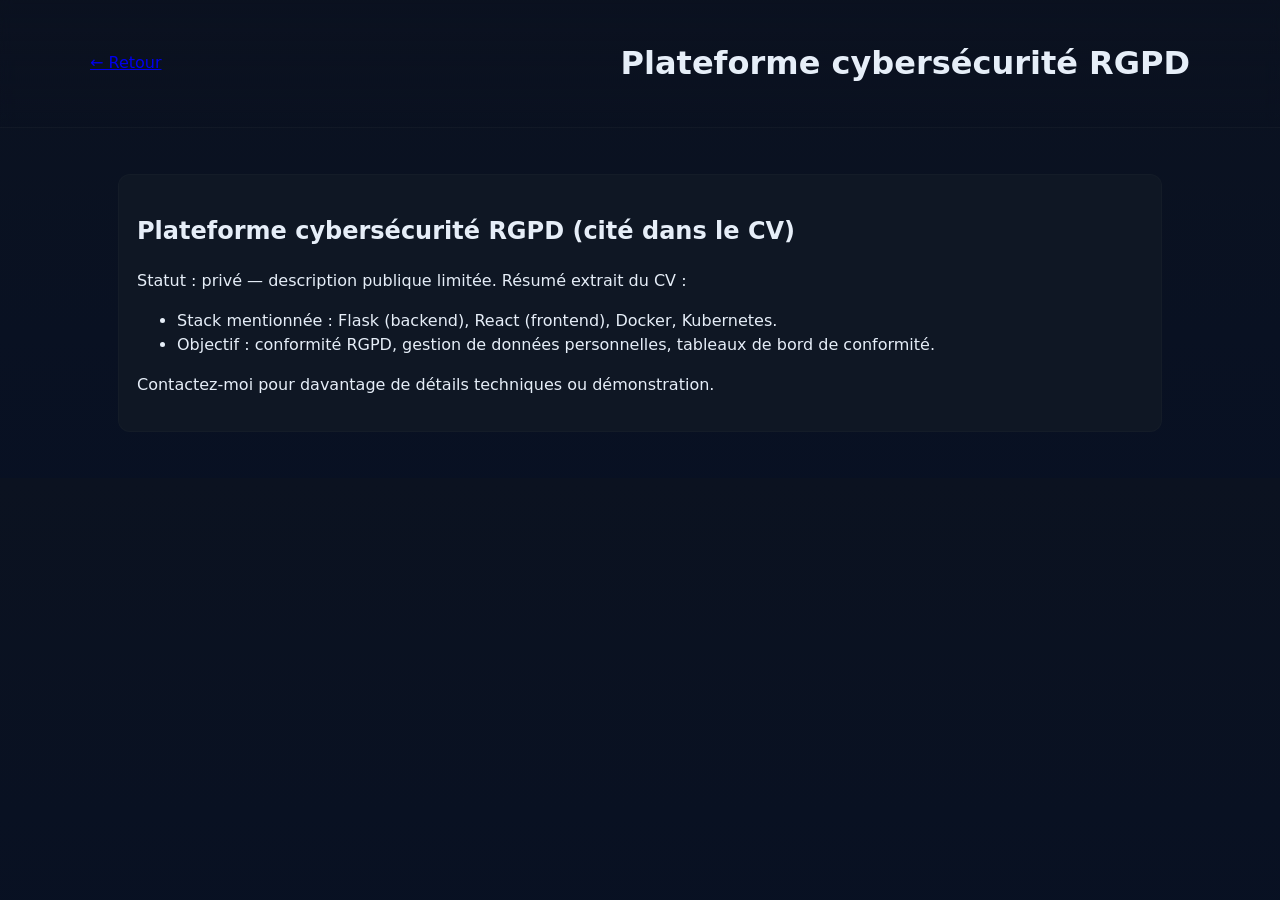
==== projects/cyber_rgpd.html @ e2442208 "Add private-project pages (from CV) and embed CV viewer on index; update SKILLS.md" ====
<!doctype html>
<html lang="fr">
<head>
  <meta charset="utf-8" />
  <meta name="viewport" content="width=device-width,initial-scale=1" />
  <title>Plateforme cybersécurité RGPD — Projet (privé)</title>
  <link rel="stylesheet" href="/styles.css">
</head>
<body>
  <header class="site-header"><div class="container header-inner"><a href="/">← Retour</a><h1>Plateforme cybersécurité RGPD</h1></div></header>
  <main class="container">
    <section class="card">
      <h2>Plateforme cybersécurité RGPD (cité dans le CV)</h2>
      <p>Statut : privé — description publique limitée. Résumé extrait du CV :</p>
      <ul>
        <li>Stack mentionnée : Flask (backend), React (frontend), Docker, Kubernetes.</li>
        <li>Objectif : conformité RGPD, gestion de données personnelles, tableaux de bord de conformité.</li>
      </ul>
      <p>Contactez‑moi pour davantage de détails techniques ou démonstration.</p>
    </section>
  </main>
</body>
</html>
---- styles.css ----
/* Design amélioré: cartes, grille, typographie simple */
:root{
  --bg:#0b1220;
  --card:#0f1724;
  --muted:#94a3b8;
  --accent:#7c3aed;
  --text:#e6eef8;
  --glass: rgba(255,255,255,0.03);
}
*{box-sizing:border-box}
body{font-family:Inter,ui-sans-serif,system-ui,-apple-system,"Segoe UI",Roboto,"Helvetica Neue",Arial; margin:0;background:linear-gradient(180deg,var(--bg),#071024 140%);color:var(--text);line-height:1.5;-webkit-font-smoothing:antialiased}
.container{max-width:1100px;margin:0 auto;padding:28px}
.site-header{backdrop-filter:blur(6px);position:sticky;top:0;background:linear-gradient(180deg,rgba(11,17,32,0.6),rgba(11,17,32,0.3));border-bottom:1px solid rgba(255,255,255,0.03);z-index:40}
.header-inner{display:flex;align-items:center;justify-content:space-between;padding:18px 0}
.brand h1{margin:0;font-size:20px}
.subtitle{color:var(--accent);margin:2px 0;font-weight:600}
.nav a{color:var(--muted);margin-left:18px;text-decoration:none}
.nav a:hover{color:var(--text)}
.hero{display:flex;justify-content:space-between;gap:20px;padding:26px;background:linear-gradient(180deg,rgba(255,255,255,0.02),transparent);border-radius:12px;margin:18px 0}
.hero h2{margin:0;font-size:22px}
.lead{color:var(--muted);margin-top:8px}
.contact-line{color:var(--muted);margin-top:12px}
.btn{display:inline-block;background:var(--accent);color:white;padding:10px 16px;border-radius:8px;text-decoration:none}
.card{background:var(--card);padding:18px;border-radius:12px;margin:18px 0;border:1px solid rgba(255,255,255,0.02)}
.grid-3{display:grid;grid-template-columns:repeat(3,1fr);gap:14px}
.skill-group{background:var(--glass);padding:12px;border-radius:8px}
.projects-grid{display:grid;grid-template-columns:repeat(auto-fit,minmax(240px,1fr));gap:14px;margin-top:12px}
.project-card{display:block;background:linear-gradient(180deg,rgba(255,255,255,0.02),transparent);padding:16px;border-radius:10px;text-decoration:none;color:var(--text);border:1px solid rgba(255,255,255,0.02)}
.project-card h3{margin:0 0 8px 0}
.project-card p{color:var(--muted);margin:0}
.note{color:var(--muted);font-size:14px}
.site-footer{padding:18px 0;border-top:1px solid rgba(255,255,255,0.03);text-align:center;color:var(--muted)}
@media (max-width:900px){.grid-3{grid-template-columns:1fr}.hero{flex-direction:column}.header-inner{flex-direction:column;align-items:flex-start}.nav{margin-top:8px}}
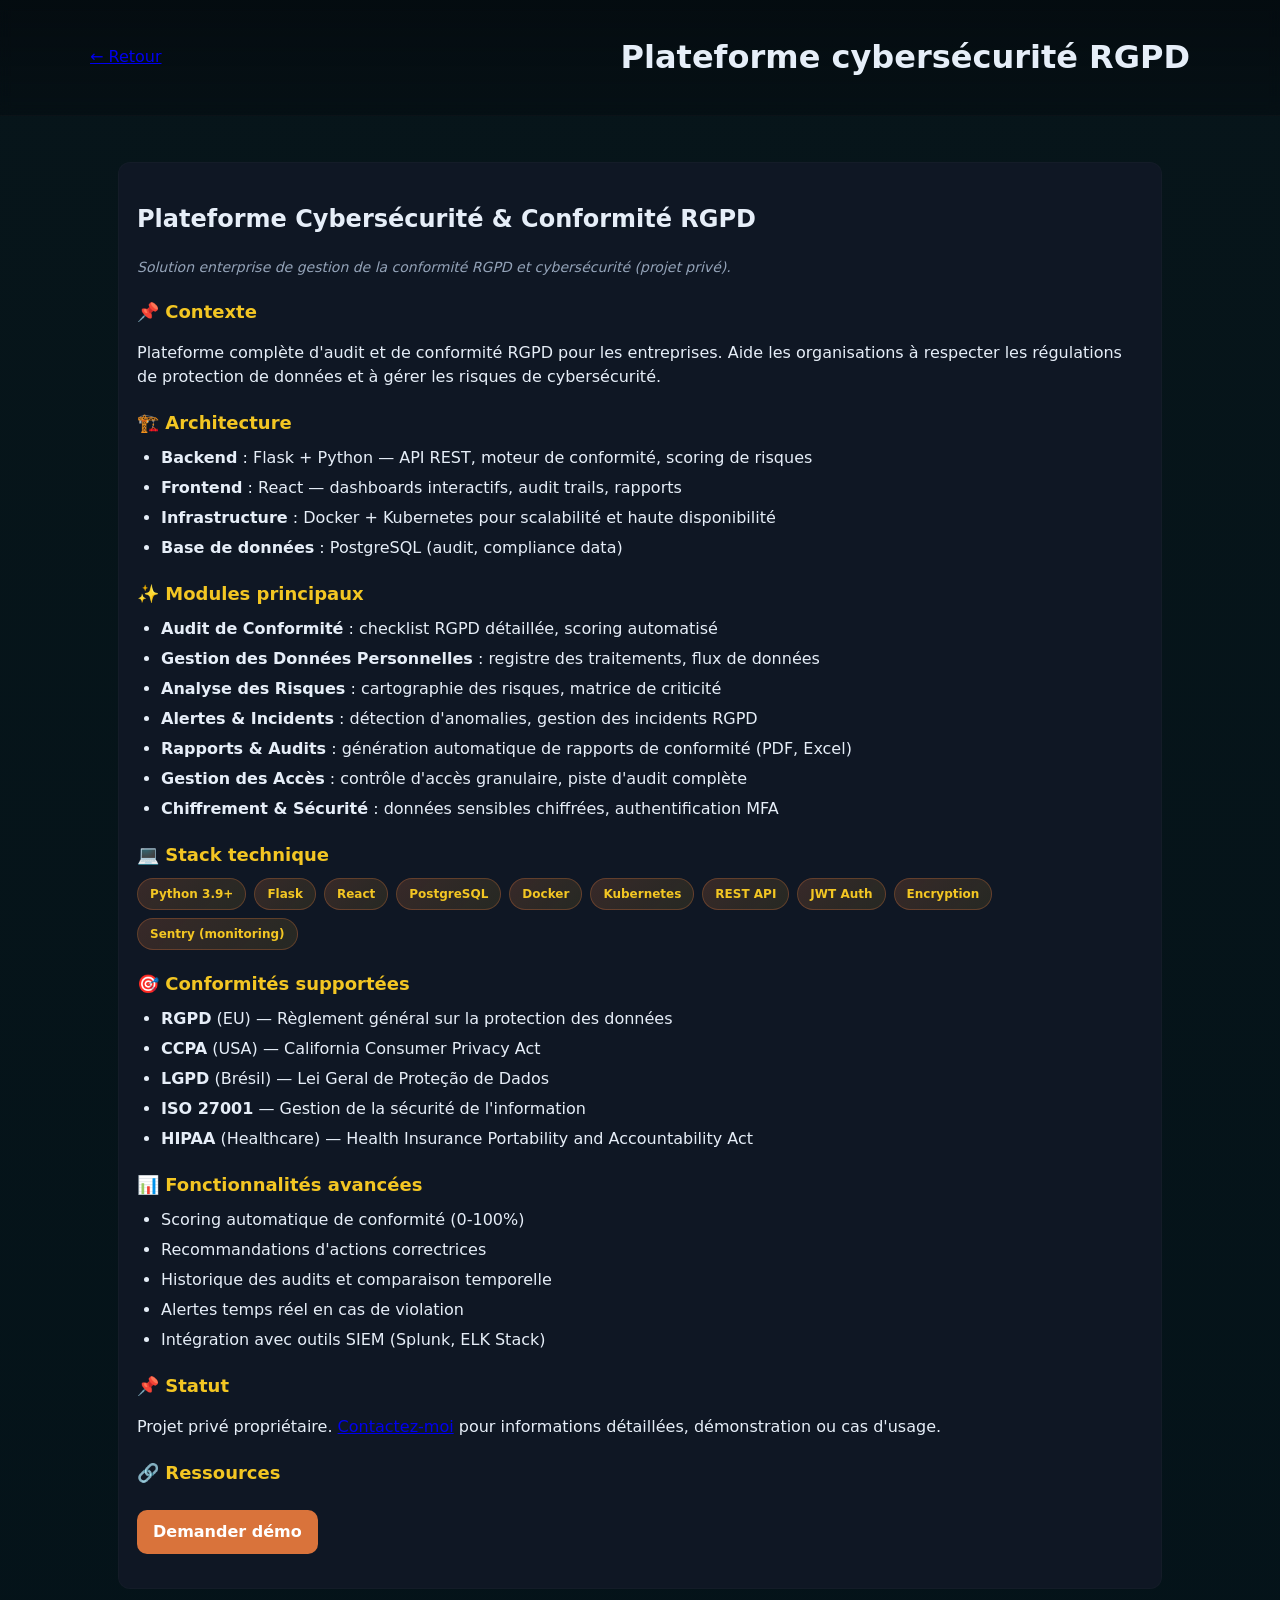
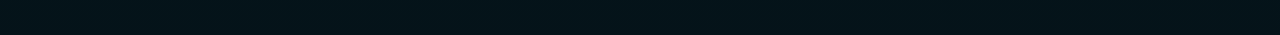
==== commit 8ed9f5af: "enhancement: enrichir le portfolio - fiches projets détaillées, animations CSS, sections stats, SEO " ====
--- a/projects/cyber_rgpd.html
+++ b/projects/cyber_rgpd.html
@@ -10,13 +10,70 @@
   <header class="site-header"><div class="container header-inner"><a href="/">← Retour</a><h1>Plateforme cybersécurité RGPD</h1></div></header>
   <main class="container">
     <section class="card">
-      <h2>Plateforme cybersécurité RGPD (cité dans le CV)</h2>
-      <p>Statut : privé — description publique limitée. Résumé extrait du CV :</p>
+      <h2>Plateforme Cybersécurité & Conformité RGPD</h2>
+      <p class="note">Solution enterprise de gestion de la conformité RGPD et cybersécurité (projet privé).</p>
+      
+      <h3>📌 Contexte</h3>
+      <p>Plateforme complète d'audit et de conformité RGPD pour les entreprises. Aide les organisations à respecter les régulations de protection de données et à gérer les risques de cybersécurité.</p>
+      
+      <h3>🏗️ Architecture</h3>
       <ul>
-        <li>Stack mentionnée : Flask (backend), React (frontend), Docker, Kubernetes.</li>
-        <li>Objectif : conformité RGPD, gestion de données personnelles, tableaux de bord de conformité.</li>
+        <li><strong>Backend</strong> : Flask + Python — API REST, moteur de conformité, scoring de risques</li>
+        <li><strong>Frontend</strong> : React — dashboards interactifs, audit trails, rapports</li>
+        <li><strong>Infrastructure</strong> : Docker + Kubernetes pour scalabilité et haute disponibilité</li>
+        <li><strong>Base de données</strong> : PostgreSQL (audit, compliance data)</li>
       </ul>
-      <p>Contactez‑moi pour davantage de détails techniques ou démonstration.</p>
+
+      <h3>✨ Modules principaux</h3>
+      <ul>
+        <li><strong>Audit de Conformité</strong> : checklist RGPD détaillée, scoring automatisé</li>
+        <li><strong>Gestion des Données Personnelles</strong> : registre des traitements, flux de données</li>
+        <li><strong>Analyse des Risques</strong> : cartographie des risques, matrice de criticité</li>
+        <li><strong>Alertes & Incidents</strong> : détection d'anomalies, gestion des incidents RGPD</li>
+        <li><strong>Rapports & Audits</strong> : génération automatique de rapports de conformité (PDF, Excel)</li>
+        <li><strong>Gestion des Accès</strong> : contrôle d'accès granulaire, piste d'audit complète</li>
+        <li><strong>Chiffrement & Sécurité</strong> : données sensibles chiffrées, authentification MFA</li>
+      </ul>
+
+      <h3>💻 Stack technique</h3>
+      <div class="tech-stack">
+        <span class="tech-badge">Python 3.9+</span>
+        <span class="tech-badge">Flask</span>
+        <span class="tech-badge">React</span>
+        <span class="tech-badge">PostgreSQL</span>
+        <span class="tech-badge">Docker</span>
+        <span class="tech-badge">Kubernetes</span>
+        <span class="tech-badge">REST API</span>
+        <span class="tech-badge">JWT Auth</span>
+        <span class="tech-badge">Encryption</span>
+        <span class="tech-badge">Sentry (monitoring)</span>
+      </div>
+
+      <h3>🎯 Conformités supportées</h3>
+      <ul>
+        <li><strong>RGPD</strong> (EU) — Règlement général sur la protection des données</li>
+        <li><strong>CCPA</strong> (USA) — California Consumer Privacy Act</li>
+        <li><strong>LGPD</strong> (Brésil) — Lei Geral de Proteção de Dados</li>
+        <li><strong>ISO 27001</strong> — Gestion de la sécurité de l'information</li>
+        <li><strong>HIPAA</strong> (Healthcare) — Health Insurance Portability and Accountability Act</li>
+      </ul>
+
+      <h3>📊 Fonctionnalités avancées</h3>
+      <ul>
+        <li>Scoring automatique de conformité (0-100%)</li>
+        <li>Recommandations d'actions correctrices</li>
+        <li>Historique des audits et comparaison temporelle</li>
+        <li>Alertes temps réel en cas de violation</li>
+        <li>Intégration avec outils SIEM (Splunk, ELK Stack)</li>
+      </ul>
+
+      <h3>📌 Statut</h3>
+      <p>Projet privé propriétaire. <a href="mailto:khadydiopfr02@gmail.com">Contactez-moi</a> pour informations détaillées, démonstration ou cas d'usage.</p>
+      
+      <h3>🔗 Ressources</h3>
+      <p>
+        <a href="mailto:khadydiopfr02@gmail.com" class="btn">Demander démo</a>
+      </p>
     </section>
   </main>
 </body>
--- a/styles.css
+++ b/styles.css
@@ -1,33 +1,83 @@
-/* Design amélioré: cartes, grille, typographie simple */
+/* Design amélioré: avatar, barres, gallery */
 :root{
-  --bg:#0b1220;
+  --bg:#07151a; /* deep background */
   --card:#0f1724;
   --muted:#94a3b8;
-  --accent:#7c3aed;
+  --accent:#D9733B; /* terracotta */
+  --accent-deep:#0B3940; /* teal deep */
+  --cta:#F3C623; /* warm yellow */
   --text:#e6eef8;
   --glass: rgba(255,255,255,0.03);
 }
 *{box-sizing:border-box}
-body{font-family:Inter,ui-sans-serif,system-ui,-apple-system,"Segoe UI",Roboto,"Helvetica Neue",Arial; margin:0;background:linear-gradient(180deg,var(--bg),#071024 140%);color:var(--text);line-height:1.5;-webkit-font-smoothing:antialiased}
+body{font-family:Inter,ui-sans-serif,system-ui,-apple-system,"Segoe UI",Roboto,"Helvetica Neue",Arial; margin:0;background:linear-gradient(180deg,var(--bg),#031219 160%);color:var(--text);line-height:1.5;-webkit-font-smoothing:antialiased}
 .container{max-width:1100px;margin:0 auto;padding:28px}
-.site-header{backdrop-filter:blur(6px);position:sticky;top:0;background:linear-gradient(180deg,rgba(11,17,32,0.6),rgba(11,17,32,0.3));border-bottom:1px solid rgba(255,255,255,0.03);z-index:40}
-.header-inner{display:flex;align-items:center;justify-content:space-between;padding:18px 0}
-.brand h1{margin:0;font-size:20px}
-.subtitle{color:var(--accent);margin:2px 0;font-weight:600}
-.nav a{color:var(--muted);margin-left:18px;text-decoration:none}
+.site-header{backdrop-filter:blur(6px);position:sticky;top:0;background:linear-gradient(180deg,rgba(3,6,10,0.6),rgba(3,6,10,0.3));border-bottom:1px solid rgba(255,255,255,0.03);z-index:40}
+.header-inner{display:flex;align-items:center;justify-content:space-between;padding:12px 0}
+.brand{display:flex;align-items:center;gap:12px}
+.avatar-wrap{width:64px;height:64px;border-radius:50%;overflow:hidden;border:2px solid rgba(255,255,255,0.06);box-shadow:0 6px 18px rgba(0,0,0,0.6);animation:fadeInScale .6s ease-out}
+.avatar-wrap img{width:100%;height:100%;object-fit:cover}
+.brand-text h1{margin:0;font-size:18px;animation:slideInLeft .5s ease-out}
+.subtitle{color:var(--cta);margin:2px 0;font-weight:600}
+.nav a{color:var(--muted);margin-left:18px;text-decoration:none;transition:color .3s ease}
 .nav a:hover{color:var(--text)}
-.hero{display:flex;justify-content:space-between;gap:20px;padding:26px;background:linear-gradient(180deg,rgba(255,255,255,0.02),transparent);border-radius:12px;margin:18px 0}
+.hero{display:flex;justify-content:space-between;gap:20px;padding:26px;background:linear-gradient(180deg,rgba(255,255,255,0.01),transparent);border-radius:12px;margin:18px 0;animation:fadeInUp .6s ease-out .1s both}
 .hero h2{margin:0;font-size:22px}
 .lead{color:var(--muted);margin-top:8px}
 .contact-line{color:var(--muted);margin-top:12px}
-.btn{display:inline-block;background:var(--accent);color:white;padding:10px 16px;border-radius:8px;text-decoration:none}
-.card{background:var(--card);padding:18px;border-radius:12px;margin:18px 0;border:1px solid rgba(255,255,255,0.02)}
+.btn{display:inline-block;background:var(--accent);color:white;padding:10px 16px;border-radius:10px;text-decoration:none;font-weight:600;transition:all .3s ease;margin-right:8px;margin-top:8px}
+.btn:hover{transform:translateY(-3px);box-shadow:0 8px 20px rgba(217,115,59,0.4);background:var(--cta);color:#041217}
+.card{background:var(--card);padding:18px;border-radius:12px;margin:18px 0;border:1px solid rgba(255,255,255,0.02);animation:fadeInUp .6s ease-out;animation-fill-mode:both}
+.card:nth-child(1){animation-delay:.05s}
+.card:nth-child(2){animation-delay:.1s}
+.card:nth-child(3){animation-delay:.15s}
 .grid-3{display:grid;grid-template-columns:repeat(3,1fr);gap:14px}
-.skill-group{background:var(--glass);padding:12px;border-radius:8px}
+.grid-3>div{animation:fadeInUp .5s ease-out;animation-fill-mode:both}
+.grid-3>div:nth-child(1){animation-delay:.1s}
+.grid-3>div:nth-child(2){animation-delay:.15s}
+.grid-3>div:nth-child(3){animation-delay:.2s}
+.skill-bar{background:rgba(255,255,255,0.03);border-radius:10px;margin-top:10px;padding:6px}
+.skill-bar>div{background:linear-gradient(90deg,var(--accent),var(--cta));padding:8px;border-radius:8px;color:#041217;font-weight:700;animation:slideInRight .8s ease-out forwards;width:0}
+.skill-bar:nth-child(1)>div{animation-delay:.2s;width:88%}
+.skill-bar:nth-child(2)>div{animation-delay:.3s;width:80%}
+.skill-bar:nth-child(3)>div{animation-delay:.4s;width:78%}
 .projects-grid{display:grid;grid-template-columns:repeat(auto-fit,minmax(240px,1fr));gap:14px;margin-top:12px}
-.project-card{display:block;background:linear-gradient(180deg,rgba(255,255,255,0.02),transparent);padding:16px;border-radius:10px;text-decoration:none;color:var(--text);border:1px solid rgba(255,255,255,0.02)}
-.project-card h3{margin:0 0 8px 0}
+.project-card{display:block;background:linear-gradient(180deg,rgba(255,255,255,0.02),transparent);padding:16px;border-radius:10px;text-decoration:none;color:var(--text);border:1px solid rgba(255,255,255,0.02);transition:all .3s cubic-bezier(.23,1,.320,1);animation:fadeInScale .5s ease-out}
+.project-card:hover{transform:translateY(-8px) scale(1.02);box-shadow:0 20px 40px rgba(0,0,0,0.6);background:linear-gradient(180deg,rgba(255,255,255,0.05),rgba(255,255,255,0.01));border-color:rgba(255,255,255,0.1)}
+.project-card h3{margin:0 0 8px 0;transition:color .3s ease}
+.project-card:hover h3{color:var(--cta)}
 .project-card p{color:var(--muted);margin:0}
-.note{color:var(--muted);font-size:14px}
+.project-hero img{max-width:100%;border-radius:8px;margin-top:10px;transition:transform .3s ease}
+.project-card:hover .project-hero img{transform:scale(1.05)}
+.priv{opacity:0.7;font-size:13px;margin-left:6px}
+.tech-stack{display:flex;flex-wrap:wrap;gap:8px;margin-top:10px}
+.tech-badge{display:inline-block;background:linear-gradient(135deg,rgba(217,115,59,0.2),rgba(243,198,35,0.1));border:1px solid rgba(217,115,59,0.3);padding:6px 12px;border-radius:20px;font-size:12px;font-weight:600;color:var(--cta);transition:all .3s ease;cursor:default}
+.tech-badge:hover{background:linear-gradient(135deg,rgba(217,115,59,0.4),rgba(243,198,35,0.2));border-color:var(--accent);transform:translateY(-2px);box-shadow:0 4px 12px rgba(217,115,59,0.3)}
+.gallery-grid{display:grid;grid-template-columns:repeat(auto-fit,minmax(260px,1fr));gap:12px}
+.gallery-item{background:rgba(255,255,255,0.02);padding:10px;border-radius:8px;text-align:center;transition:all .3s ease;animation:fadeInScale .5s ease-out}
+.gallery-item:hover{background:rgba(255,255,255,0.05);box-shadow:0 8px 20px rgba(0,0,0,0.4)}
+.gallery-item img{max-width:100%;border-radius:6px;transition:transform .3s ease}
+.gallery-item:hover img{transform:scale(1.05)}
+.note{color:var(--muted);font-size:14px;font-style:italic}
 .site-footer{padding:18px 0;border-top:1px solid rgba(255,255,255,0.03);text-align:center;color:var(--muted)}
-@media (max-width:900px){.grid-3{grid-template-columns:1fr}.hero{flex-direction:column}.header-inner{flex-direction:column;align-items:flex-start}.nav{margin-top:8px}}
+/* Animations */
+@keyframes fadeInScale{0%{opacity:0;transform:scale(.95)}100%{opacity:1;transform:scale(1)}}
+@keyframes fadeInUp{0%{opacity:0;transform:translateY(20px)}100%{opacity:1;transform:translateY(0)}}
+@keyframes slideInLeft{0%{opacity:0;transform:translateX(-30px)}100%{opacity:1;transform:translateX(0)}}
+@keyframes slideInRight{0%{opacity:0;transform:translateX(-10px);width:0}100%{opacity:1;transform:translateX(0);width:100%}}
+pre{background:rgba(0,0,0,0.2);padding:12px;border-radius:8px;overflow-x:auto;border-left:3px solid var(--accent);font-size:13px}
+h3{margin-top:20px;margin-bottom:10px;font-size:18px;color:var(--cta);display:flex;align-items:center;gap:8px}
+ul{margin:10px 0;padding-left:24px}
+ul li{margin:6px 0}
+/* Responsive improvements */
+@media (max-width:900px){
+  .grid-3{grid-template-columns:1fr}
+  .hero{flex-direction:column}
+  .hero-cta{margin-top:12px}
+  .header-inner{flex-direction:column;align-items:flex-start}
+  .nav{margin-top:8px;display:flex;flex-direction:column;gap:8px}
+  .nav a{margin-left:0}
+  .tech-stack{flex-wrap:wrap}
+  .tech-badge{font-size:11px;padding:5px 10px}
+  .project-card:hover{transform:translateY(-6px)}
+}
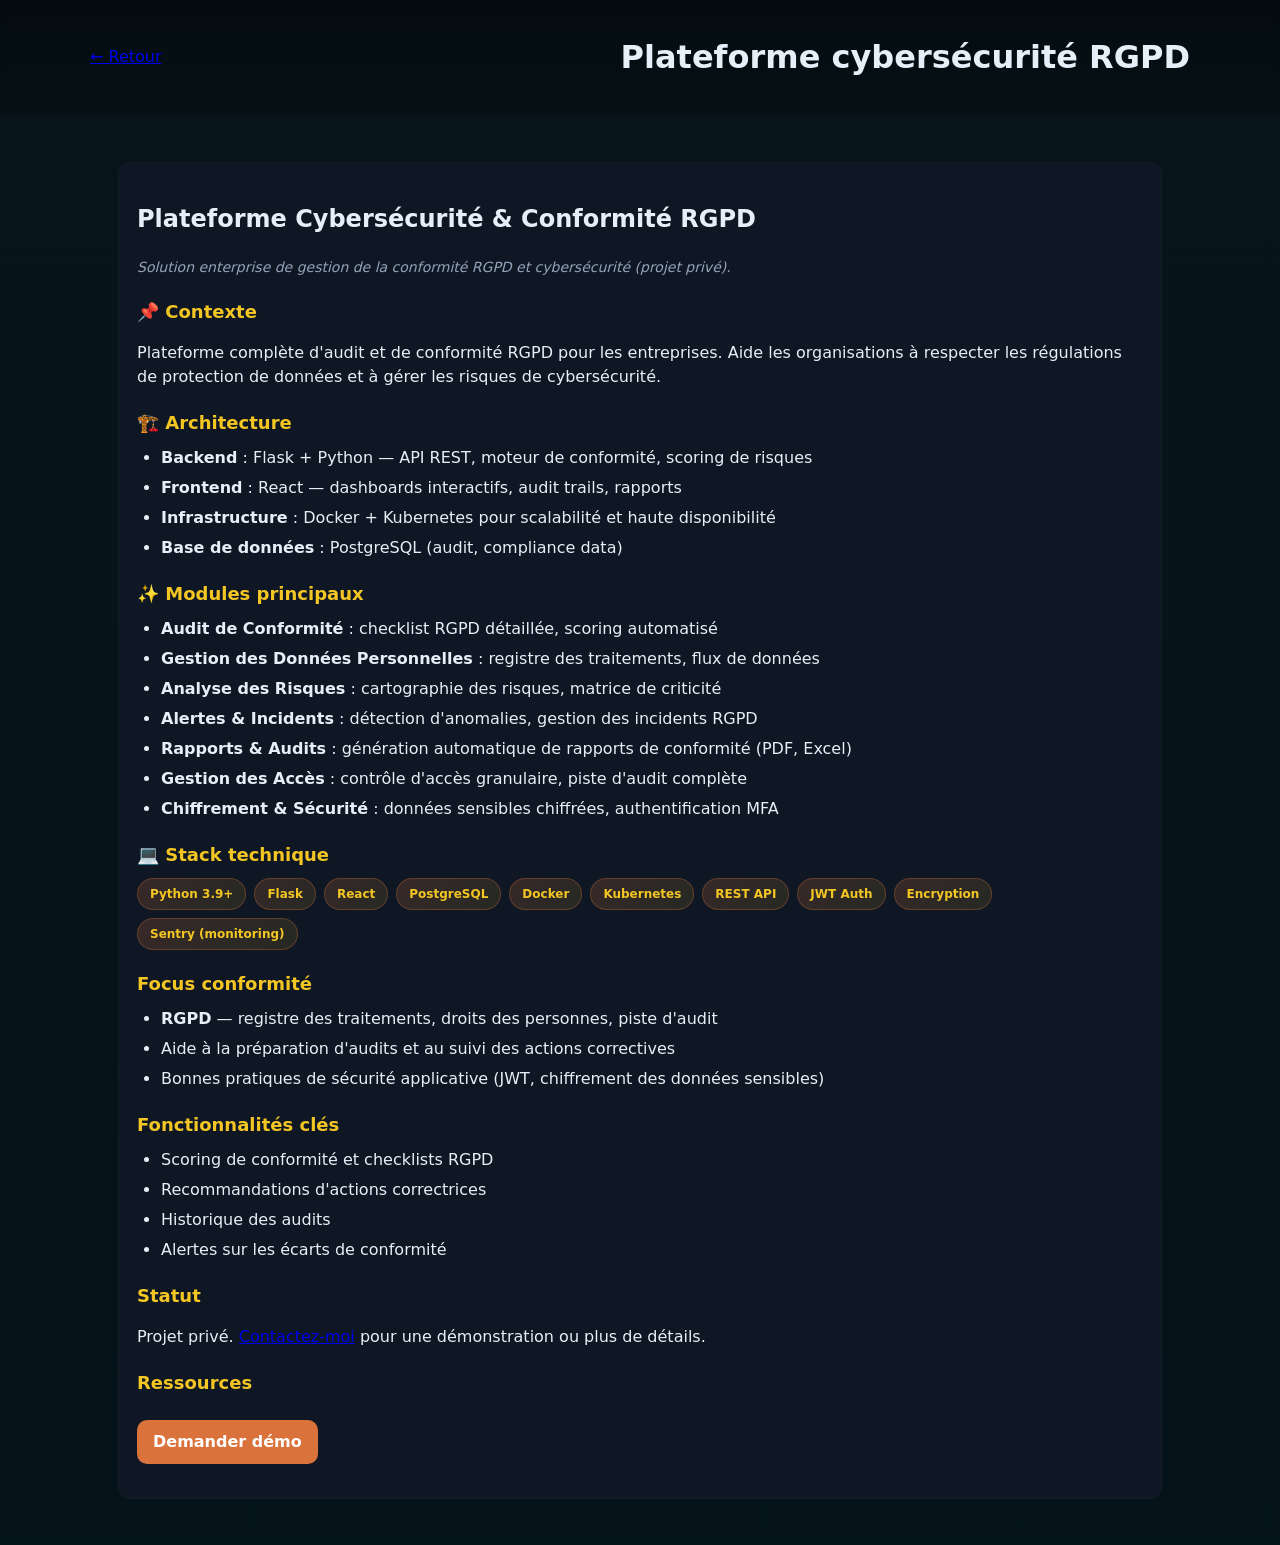
==== commit 7c55f997: "feat: enrichir formation, logos et SEO du portfolio Ajoute la section Formation, les logos Naldeo/UP" ====
--- a/projects/cyber_rgpd.html
+++ b/projects/cyber_rgpd.html
@@ -3,12 +3,21 @@
 <head>
   <meta charset="utf-8" />
   <meta name="viewport" content="width=device-width,initial-scale=1" />
-  <title>Plateforme cybersécurité RGPD — Projet (privé)</title>
+  <title>Plateforme cybersécurité RGPD — Projet (privé) | Khady Diop</title>
+  <meta name="description" content="Plateforme d'audit et de conformité RGPD : Flask, React, PostgreSQL, Docker. Projet privé.">
+  <meta property="og:title" content="Plateforme cybersécurité RGPD | Khady Diop">
+  <meta property="og:description" content="Solution de conformité RGPD — Flask, React, Docker/Kubernetes.">
+  <meta property="og:type" content="website">
+  <meta property="og:url" content="https://arame7.github.io/projects/cyber_rgpd.html">
+  <meta property="og:image" content="https://arame7.github.io/images/profile.JPG">
+  <link rel="canonical" href="https://arame7.github.io/projects/cyber_rgpd.html">
+  <link rel="icon" href="/images/profile.JPG" type="image/jpeg">
   <link rel="stylesheet" href="/styles.css">
 </head>
 <body>
+  <a class="skip-link" href="#main">Aller au contenu</a>
   <header class="site-header"><div class="container header-inner"><a href="/">← Retour</a><h1>Plateforme cybersécurité RGPD</h1></div></header>
-  <main class="container">
+  <main id="main" class="container">
     <section class="card">
       <h2>Plateforme Cybersécurité & Conformité RGPD</h2>
       <p class="note">Solution enterprise de gestion de la conformité RGPD et cybersécurité (projet privé).</p>
@@ -49,28 +58,25 @@
         <span class="tech-badge">Sentry (monitoring)</span>
       </div>
 
-      <h3>🎯 Conformités supportées</h3>
+      <h3>Focus conformité</h3>
       <ul>
-        <li><strong>RGPD</strong> (EU) — Règlement général sur la protection des données</li>
-        <li><strong>CCPA</strong> (USA) — California Consumer Privacy Act</li>
-        <li><strong>LGPD</strong> (Brésil) — Lei Geral de Proteção de Dados</li>
-        <li><strong>ISO 27001</strong> — Gestion de la sécurité de l'information</li>
-        <li><strong>HIPAA</strong> (Healthcare) — Health Insurance Portability and Accountability Act</li>
+        <li><strong>RGPD</strong> — registre des traitements, droits des personnes, piste d'audit</li>
+        <li>Aide à la préparation d'audits et au suivi des actions correctives</li>
+        <li>Bonnes pratiques de sécurité applicative (JWT, chiffrement des données sensibles)</li>
       </ul>
 
-      <h3>📊 Fonctionnalités avancées</h3>
+      <h3>Fonctionnalités clés</h3>
       <ul>
-        <li>Scoring automatique de conformité (0-100%)</li>
+        <li>Scoring de conformité et checklists RGPD</li>
         <li>Recommandations d'actions correctrices</li>
-        <li>Historique des audits et comparaison temporelle</li>
-        <li>Alertes temps réel en cas de violation</li>
-        <li>Intégration avec outils SIEM (Splunk, ELK Stack)</li>
+        <li>Historique des audits</li>
+        <li>Alertes sur les écarts de conformité</li>
       </ul>
 
-      <h3>📌 Statut</h3>
-      <p>Projet privé propriétaire. <a href="mailto:khadydiopfr02@gmail.com">Contactez-moi</a> pour informations détaillées, démonstration ou cas d'usage.</p>
+      <h3>Statut</h3>
+      <p>Projet privé. <a href="mailto:khadydiopfr02@gmail.com">Contactez-moi</a> pour une démonstration ou plus de détails.</p>
       
-      <h3>🔗 Ressources</h3>
+      <h3>Ressources</h3>
       <p>
         <a href="mailto:khadydiopfr02@gmail.com" class="btn">Demander démo</a>
       </p>
--- a/styles.css
+++ b/styles.css
@@ -25,8 +25,36 @@
 .hero h2{margin:0;font-size:22px}
 .lead{color:var(--muted);margin-top:8px}
 .contact-line{color:var(--muted);margin-top:12px}
+.skip-link{position:absolute;left:-9999px;top:auto;width:1px;height:1px;overflow:hidden;z-index:100}
+.skip-link:focus{left:16px;top:16px;width:auto;height:auto;padding:10px 14px;background:var(--cta);color:#041217;border-radius:8px;font-weight:700}
 .btn{display:inline-block;background:var(--accent);color:white;padding:10px 16px;border-radius:10px;text-decoration:none;font-weight:600;transition:all .3s ease;margin-right:8px;margin-top:8px}
 .btn:hover{transform:translateY(-3px);box-shadow:0 8px 20px rgba(217,115,59,0.4);background:var(--cta);color:#041217}
+.btn:focus-visible,.nav a:focus-visible,.project-card:focus-visible,.experience-link:focus-visible{outline:2px solid var(--cta);outline-offset:3px}
+.btn-secondary{background:transparent;border:1px solid rgba(255,255,255,0.18);color:var(--text)}
+.btn-secondary:hover{background:rgba(255,255,255,0.06);box-shadow:none;color:var(--cta);border-color:rgba(243,198,35,0.45)}
+.about-grid{display:grid;grid-template-columns:1fr 1fr;gap:20px;align-items:start}
+.about-aside{background:linear-gradient(135deg,rgba(217,115,59,0.1),rgba(11,57,64,0.1));padding:20px;border-radius:12px;border:1px solid rgba(217,115,59,0.2)}
+.about-aside h3{margin-top:0}
+.experience-list{display:grid;gap:18px;margin-top:8px}
+.experience-item{padding:16px;border-radius:10px;border:1px solid rgba(255,255,255,0.04);background:linear-gradient(180deg,rgba(255,255,255,0.02),transparent)}
+.experience-top{display:flex;align-items:center;gap:14px;margin-bottom:12px}
+.experience-header{display:flex;flex-wrap:wrap;align-items:baseline;justify-content:space-between;gap:8px;flex:1;min-width:0}
+.experience-header h3{margin:0;color:var(--cta)}
+.experience-meta{color:var(--muted);font-size:13px}
+.experience-stack{color:var(--muted);font-size:13px;margin-top:10px}
+.experience-link{display:inline-block;margin-top:8px;color:var(--cta);text-decoration:none;font-weight:600}
+.experience-link:hover{text-decoration:underline}
+.org-logo{width:56px;height:56px;object-fit:contain;border-radius:10px;background:#fff;padding:6px;flex-shrink:0;border:1px solid rgba(255,255,255,0.08)}
+.org-logo-cover{object-fit:cover;padding:0;background:rgba(255,255,255,0.04)}
+.stat-number{margin-top:0}
+.contact-grid{display:grid;grid-template-columns:repeat(auto-fit,minmax(160px,1fr));gap:12px;margin-top:16px}
+.contact-btn{text-align:center;justify-content:center;margin:0}
+.availability-box{margin-top:20px;padding:14px;background:rgba(243,198,35,0.05);border-left:3px solid var(--cta);border-radius:6px}
+.availability-box p{margin:0}
+.availability-note{margin-top:8px!important;font-size:14px;color:var(--muted)}
+@media (prefers-reduced-motion:reduce){
+  *,*::before,*::after{animation:none!important;transition:none!important}
+}
 .card{background:var(--card);padding:18px;border-radius:12px;margin:18px 0;border:1px solid rgba(255,255,255,0.02);animation:fadeInUp .6s ease-out;animation-fill-mode:both}
 .card:nth-child(1){animation-delay:.05s}
 .card:nth-child(2){animation-delay:.1s}
@@ -69,15 +97,26 @@
 h3{margin-top:20px;margin-bottom:10px;font-size:18px;color:var(--cta);display:flex;align-items:center;gap:8px}
 ul{margin:10px 0;padding-left:24px}
 ul li{margin:6px 0}
+pre{background:rgba(0,0,0,0.2);padding:12px;border-radius:8px;overflow-x:auto;border-left:3px solid var(--accent);font-size:13px;line-height:1.4}
+h3{margin-top:20px;margin-bottom:10px;font-size:18px;color:var(--cta);display:flex;align-items:center;gap:8px}
+ul{margin:10px 0;padding-left:24px}
+ul li{margin:6px 0}
+/* Project images */
+.project-hero{display:flex;align-items:center;justify-content:center;margin:20px 0;border-radius:12px;overflow:hidden;background:linear-gradient(135deg,rgba(217,115,59,0.05),rgba(11,57,64,0.05));}
+.project-hero img{max-width:100%;height:auto;display:block;box-shadow:0 8px 20px rgba(0,0,0,0.4);transition:transform .3s ease}
+.project-hero:hover img{transform:scale(1.02)}
 /* Responsive improvements */
 @media (max-width:900px){
   .grid-3{grid-template-columns:1fr}
+  .about-grid{grid-template-columns:1fr}
   .hero{flex-direction:column}
   .hero-cta{margin-top:12px}
   .header-inner{flex-direction:column;align-items:flex-start}
-  .nav{margin-top:8px;display:flex;flex-direction:column;gap:8px}
+  .nav{margin-top:8px;display:flex;flex-wrap:wrap;gap:8px 14px}
   .nav a{margin-left:0}
   .tech-stack{flex-wrap:wrap}
   .tech-badge{font-size:11px;padding:5px 10px}
   .project-card:hover{transform:translateY(-6px)}
+  .experience-header{flex-direction:column;align-items:flex-start}
+  .experience-top{align-items:flex-start}
 }
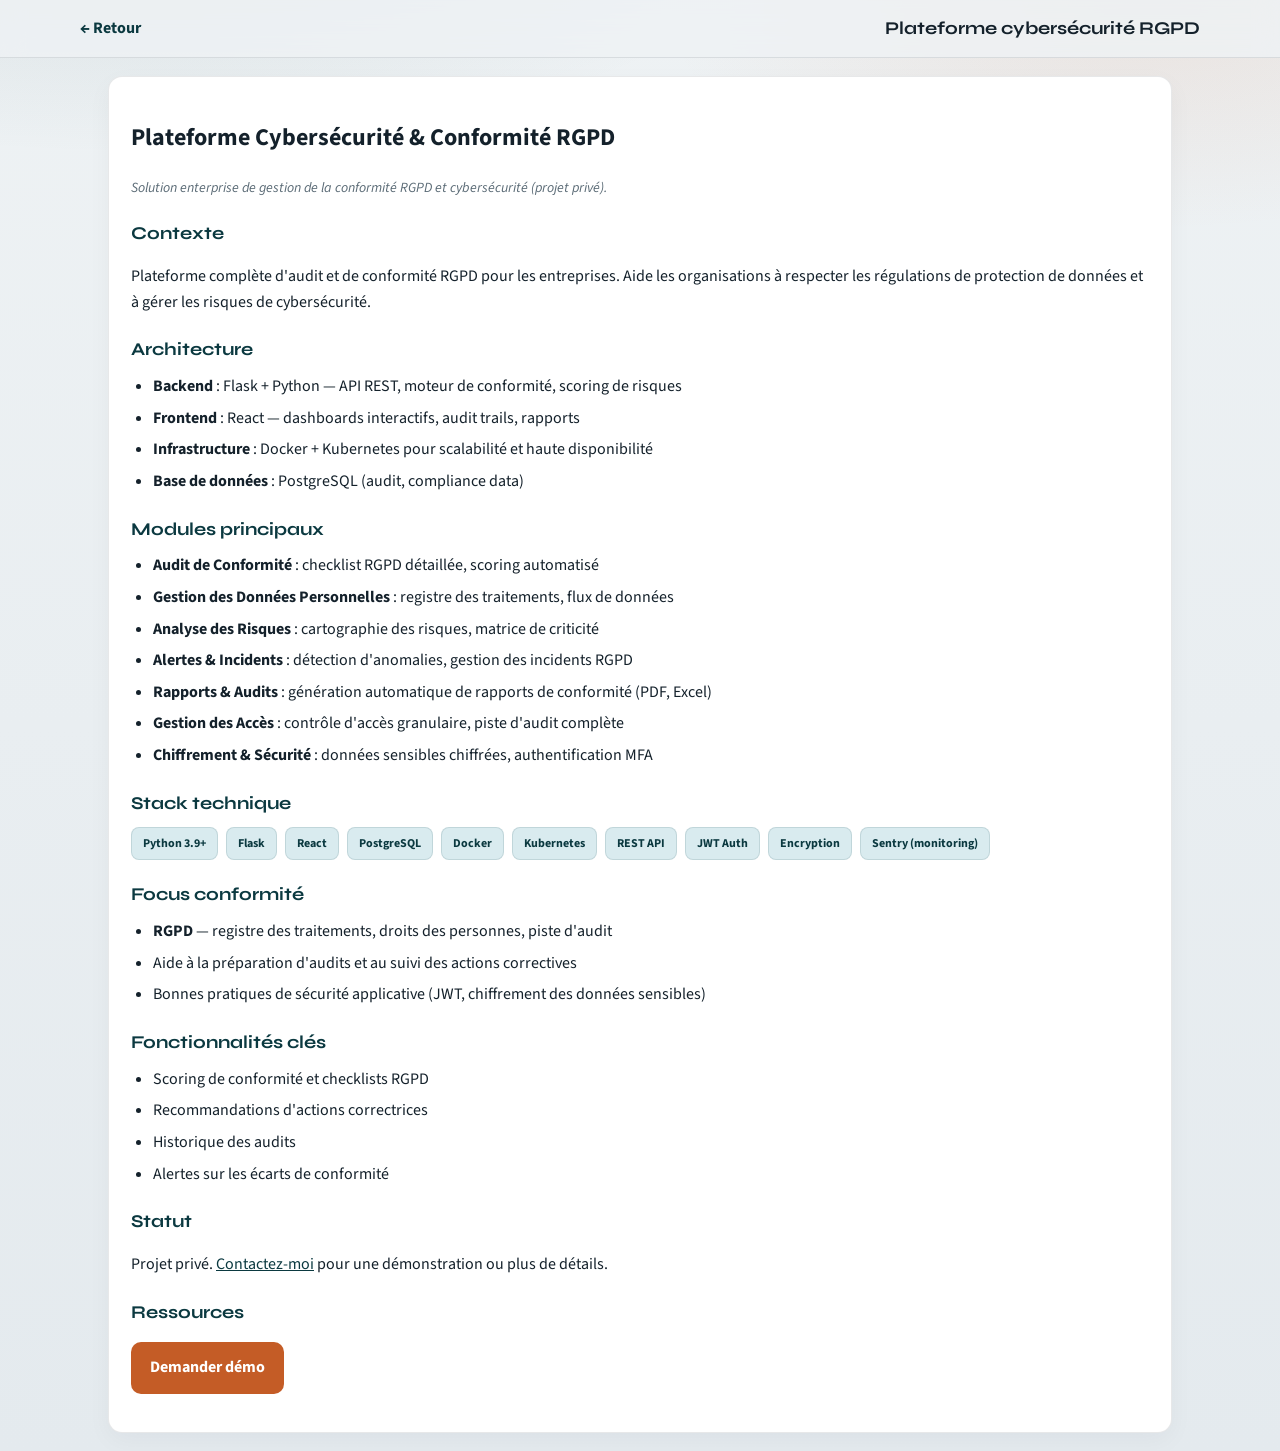
==== commit 997d7223: "feat: moderniser le design et republier le CV PDF Refonte visuelle claire, typo Syne/Source Sans, re" ====
--- a/projects/cyber_rgpd.html
+++ b/projects/cyber_rgpd.html
@@ -22,10 +22,10 @@
       <h2>Plateforme Cybersécurité & Conformité RGPD</h2>
       <p class="note">Solution enterprise de gestion de la conformité RGPD et cybersécurité (projet privé).</p>
       
-      <h3>📌 Contexte</h3>
+      <h3>Contexte</h3>
       <p>Plateforme complète d'audit et de conformité RGPD pour les entreprises. Aide les organisations à respecter les régulations de protection de données et à gérer les risques de cybersécurité.</p>
       
-      <h3>🏗️ Architecture</h3>
+      <h3>Architecture</h3>
       <ul>
         <li><strong>Backend</strong> : Flask + Python — API REST, moteur de conformité, scoring de risques</li>
         <li><strong>Frontend</strong> : React — dashboards interactifs, audit trails, rapports</li>
@@ -33,7 +33,7 @@
         <li><strong>Base de données</strong> : PostgreSQL (audit, compliance data)</li>
       </ul>
 
-      <h3>✨ Modules principaux</h3>
+      <h3>Modules principaux</h3>
       <ul>
         <li><strong>Audit de Conformité</strong> : checklist RGPD détaillée, scoring automatisé</li>
         <li><strong>Gestion des Données Personnelles</strong> : registre des traitements, flux de données</li>
@@ -44,7 +44,7 @@
         <li><strong>Chiffrement & Sécurité</strong> : données sensibles chiffrées, authentification MFA</li>
       </ul>
 
-      <h3>💻 Stack technique</h3>
+      <h3>Stack technique</h3>
       <div class="tech-stack">
         <span class="tech-badge">Python 3.9+</span>
         <span class="tech-badge">Flask</span>
--- a/styles.css
+++ b/styles.css
@@ -1,122 +1,279 @@
-/* Design amélioré: avatar, barres, gallery */
+@import url('https://fonts.googleapis.com/css2?family=Source+Sans+3:wght@400;500;600;700&family=Syne:wght@600;700;800&display=swap');
+
 :root{
-  --bg:#07151a; /* deep background */
-  --card:#0f1724;
-  --muted:#94a3b8;
-  --accent:#D9733B; /* terracotta */
-  --accent-deep:#0B3940; /* teal deep */
-  --cta:#F3C623; /* warm yellow */
-  --text:#e6eef8;
-  --glass: rgba(255,255,255,0.03);
-}
+  --bg:#eef2f4;
+  --bg-deep:#e4eaee;
+  --surface:#ffffff;
+  --text:#14212b;
+  --muted:#5b6b76;
+  --line:rgba(20,33,43,0.1);
+  --accent:#0b3940;
+  --accent-soft:#d9ebef;
+  --cta:#c45c26;
+  --cta-hover:#a94b1c;
+  --radius:14px;
+  --shadow:0 18px 40px rgba(20,33,43,0.08);
+  --max:1120px;
+}
+
 *{box-sizing:border-box}
-body{font-family:Inter,ui-sans-serif,system-ui,-apple-system,"Segoe UI",Roboto,"Helvetica Neue",Arial; margin:0;background:linear-gradient(180deg,var(--bg),#031219 160%);color:var(--text);line-height:1.5;-webkit-font-smoothing:antialiased}
-.container{max-width:1100px;margin:0 auto;padding:28px}
-.site-header{backdrop-filter:blur(6px);position:sticky;top:0;background:linear-gradient(180deg,rgba(3,6,10,0.6),rgba(3,6,10,0.3));border-bottom:1px solid rgba(255,255,255,0.03);z-index:40}
-.header-inner{display:flex;align-items:center;justify-content:space-between;padding:12px 0}
-.brand{display:flex;align-items:center;gap:12px}
-.avatar-wrap{width:64px;height:64px;border-radius:50%;overflow:hidden;border:2px solid rgba(255,255,255,0.06);box-shadow:0 6px 18px rgba(0,0,0,0.6);animation:fadeInScale .6s ease-out}
+html{scroll-behavior:smooth}
+body{
+  margin:0;
+  font-family:"Source Sans 3",ui-sans-serif,system-ui,sans-serif;
+  color:var(--text);
+  background:
+    radial-gradient(1200px 500px at 10% -10%, rgba(11,57,64,0.12), transparent 60%),
+    radial-gradient(900px 420px at 90% 0%, rgba(196,92,38,0.1), transparent 55%),
+    linear-gradient(180deg, var(--bg), var(--bg-deep));
+  line-height:1.6;
+  -webkit-font-smoothing:antialiased;
+}
+
+img{max-width:100%;display:block}
+a{color:var(--accent)}
+a:hover{color:var(--cta)}
+
+.container{max-width:var(--max);margin:0 auto;padding:0 28px}
+.skip-link{position:absolute;left:-9999px;top:auto;width:1px;height:1px;overflow:hidden;z-index:100}
+.skip-link:focus{left:16px;top:16px;width:auto;height:auto;padding:10px 14px;background:var(--cta);color:#fff;border-radius:8px;font-weight:700}
+
+/* Header */
+.site-header{
+  position:sticky;top:0;z-index:40;
+  backdrop-filter:blur(12px);
+  background:rgba(238,242,244,0.82);
+  border-bottom:1px solid var(--line);
+}
+.header-inner{
+  display:flex;align-items:center;justify-content:space-between;
+  gap:20px;padding:14px 0;
+}
+.brand{display:flex;align-items:center;gap:12px;text-decoration:none;color:inherit}
+.avatar-wrap{
+  width:44px;height:44px;border-radius:50%;overflow:hidden;
+  border:2px solid #fff;box-shadow:0 4px 14px rgba(20,33,43,0.12);
+}
 .avatar-wrap img{width:100%;height:100%;object-fit:cover}
-.brand-text h1{margin:0;font-size:18px;animation:slideInLeft .5s ease-out}
-.subtitle{color:var(--cta);margin:2px 0;font-weight:600}
-.nav a{color:var(--muted);margin-left:18px;text-decoration:none;transition:color .3s ease}
+.brand-text h1{
+  margin:0;font-family:Syne,sans-serif;font-size:15px;letter-spacing:0.04em;font-weight:800;
+}
+.subtitle{margin:0;color:var(--muted);font-size:13px;font-weight:500}
+.nav{display:flex;flex-wrap:wrap;gap:8px 18px;align-items:center}
+.nav a{
+  color:var(--muted);text-decoration:none;font-weight:600;font-size:14px;
+  position:relative;padding:4px 0;
+}
+.nav a::after{
+  content:"";position:absolute;left:0;bottom:0;width:0;height:2px;
+  background:var(--cta);transition:width .25s ease;
+}
 .nav a:hover{color:var(--text)}
-.hero{display:flex;justify-content:space-between;gap:20px;padding:26px;background:linear-gradient(180deg,rgba(255,255,255,0.01),transparent);border-radius:12px;margin:18px 0;animation:fadeInUp .6s ease-out .1s both}
-.hero h2{margin:0;font-size:22px}
-.lead{color:var(--muted);margin-top:8px}
-.contact-line{color:var(--muted);margin-top:12px}
-.skip-link{position:absolute;left:-9999px;top:auto;width:1px;height:1px;overflow:hidden;z-index:100}
-.skip-link:focus{left:16px;top:16px;width:auto;height:auto;padding:10px 14px;background:var(--cta);color:#041217;border-radius:8px;font-weight:700}
-.btn{display:inline-block;background:var(--accent);color:white;padding:10px 16px;border-radius:10px;text-decoration:none;font-weight:600;transition:all .3s ease;margin-right:8px;margin-top:8px}
-.btn:hover{transform:translateY(-3px);box-shadow:0 8px 20px rgba(217,115,59,0.4);background:var(--cta);color:#041217}
-.btn:focus-visible,.nav a:focus-visible,.project-card:focus-visible,.experience-link:focus-visible{outline:2px solid var(--cta);outline-offset:3px}
-.btn-secondary{background:transparent;border:1px solid rgba(255,255,255,0.18);color:var(--text)}
-.btn-secondary:hover{background:rgba(255,255,255,0.06);box-shadow:none;color:var(--cta);border-color:rgba(243,198,35,0.45)}
-.about-grid{display:grid;grid-template-columns:1fr 1fr;gap:20px;align-items:start}
-.about-aside{background:linear-gradient(135deg,rgba(217,115,59,0.1),rgba(11,57,64,0.1));padding:20px;border-radius:12px;border:1px solid rgba(217,115,59,0.2)}
-.about-aside h3{margin-top:0}
-.experience-list{display:grid;gap:18px;margin-top:8px}
-.experience-item{padding:16px;border-radius:10px;border:1px solid rgba(255,255,255,0.04);background:linear-gradient(180deg,rgba(255,255,255,0.02),transparent)}
-.experience-top{display:flex;align-items:center;gap:14px;margin-bottom:12px}
+.nav a:hover::after{width:100%}
+.nav-cv{
+  margin-left:8px;padding:8px 14px!important;
+  background:var(--accent);color:#fff!important;border-radius:999px;
+  font-size:13px!important;
+}
+.nav-cv::after{display:none!important}
+.nav-cv:hover{background:var(--cta);color:#fff!important}
+
+/* Hero */
+.hero{
+  display:grid;grid-template-columns:1.15fr 0.85fr;gap:40px;align-items:center;
+  min-height:min(78vh,720px);padding:56px 0 40px;
+  animation:fadeInUp .7s ease both;
+}
+.hero-kicker{
+  display:inline-block;margin:0 0 14px;padding:6px 12px;
+  background:var(--accent-soft);color:var(--accent);
+  border-radius:999px;font-size:13px;font-weight:700;letter-spacing:0.02em;
+}
+.hero-name{
+  margin:0;font-family:Syne,sans-serif;font-size:clamp(40px,7vw,72px);
+  line-height:0.95;letter-spacing:-0.03em;font-weight:800;color:var(--accent);
+}
+.hero h2{
+  margin:18px 0 0;font-family:Syne,sans-serif;font-size:clamp(22px,3vw,32px);
+  line-height:1.2;font-weight:700;
+}
+.lead{color:var(--muted);margin-top:14px;font-size:18px;max-width:36ch}
+.contact-line{color:var(--muted);margin-top:16px;font-size:15px}
+.contact-line a{font-weight:600;text-decoration:none}
+.hero-cta{display:flex;flex-wrap:wrap;gap:10px;margin-top:28px}
+.hero-visual{
+  position:relative;border-radius:24px;overflow:hidden;
+  min-height:420px;box-shadow:var(--shadow);
+  background:linear-gradient(145deg, var(--accent), #164e57 55%, var(--cta));
+  animation:fadeInScale .8s ease .1s both;
+}
+.hero-visual img{
+  width:100%;height:100%;object-fit:cover;min-height:420px;
+  mix-blend-mode:normal;opacity:0.92;
+}
+.hero-visual::after{
+  content:"";position:absolute;inset:0;
+  background:linear-gradient(180deg, transparent 45%, rgba(11,57,64,0.45));
+  pointer-events:none;
+}
+
+/* Buttons */
+.btn{
+  display:inline-flex;align-items:center;justify-content:center;
+  background:var(--cta);color:#fff;padding:12px 18px;border-radius:10px;
+  text-decoration:none;font-weight:700;border:1px solid transparent;
+  transition:transform .2s ease, background .2s ease, box-shadow .2s ease;
+}
+.btn:hover{background:var(--cta-hover);color:#fff;transform:translateY(-2px);box-shadow:0 10px 24px rgba(196,92,38,0.25)}
+.btn-secondary{
+  background:transparent;color:var(--accent);border-color:rgba(11,57,64,0.25);
+}
+.btn-secondary:hover{background:var(--accent);color:#fff;box-shadow:none}
+.btn:focus-visible,.nav a:focus-visible,.project-card:focus-visible,.experience-link:focus-visible{
+  outline:2px solid var(--cta);outline-offset:3px;
+}
+
+/* Sections */
+.section{padding:28px 0 8px;animation:fadeInUp .6s ease both}
+.section-head{margin-bottom:18px}
+.section-head h2{
+  margin:0;font-family:Syne,sans-serif;font-size:28px;letter-spacing:-0.02em;font-weight:800;
+}
+.section-head p{margin:8px 0 0;color:var(--muted);max-width:54ch}
+
+.panel{
+  background:var(--surface);border:1px solid var(--line);
+  border-radius:var(--radius);padding:24px;box-shadow:0 8px 24px rgba(20,33,43,0.04);
+}
+
+.about-grid{display:grid;grid-template-columns:1.4fr 0.8fr;gap:22px;align-items:start}
+.about-aside{
+  background:linear-gradient(160deg, var(--accent-soft), #fff);
+  border:1px solid rgba(11,57,64,0.12);border-radius:12px;padding:20px;
+}
+.about-aside h3{margin-top:0;font-family:Syne,sans-serif;color:var(--accent)}
+.about-aside p{margin:8px 0;color:var(--muted)}
+.about-aside strong{color:var(--text)}
+
+.experience-list{display:grid;gap:14px}
+.experience-item{
+  padding:18px;border-radius:12px;border:1px solid var(--line);
+  background:#fff;transition:border-color .2s ease, transform .2s ease;
+}
+.experience-item:hover{border-color:rgba(11,57,64,0.28);transform:translateY(-2px)}
+.experience-top{display:flex;align-items:center;gap:14px;margin-bottom:10px}
 .experience-header{display:flex;flex-wrap:wrap;align-items:baseline;justify-content:space-between;gap:8px;flex:1;min-width:0}
-.experience-header h3{margin:0;color:var(--cta)}
-.experience-meta{color:var(--muted);font-size:13px}
+.experience-header h3{margin:0;font-family:Syne,sans-serif;font-size:18px;color:var(--accent)}
+.experience-meta{color:var(--muted);font-size:13px;font-weight:600}
 .experience-stack{color:var(--muted);font-size:13px;margin-top:10px}
-.experience-link{display:inline-block;margin-top:8px;color:var(--cta);text-decoration:none;font-weight:600}
+.experience-link{display:inline-block;margin-top:8px;color:var(--cta);text-decoration:none;font-weight:700}
 .experience-link:hover{text-decoration:underline}
-.org-logo{width:56px;height:56px;object-fit:contain;border-radius:10px;background:#fff;padding:6px;flex-shrink:0;border:1px solid rgba(255,255,255,0.08)}
-.org-logo-cover{object-fit:cover;padding:0;background:rgba(255,255,255,0.04)}
-.stat-number{margin-top:0}
-.contact-grid{display:grid;grid-template-columns:repeat(auto-fit,minmax(160px,1fr));gap:12px;margin-top:16px}
-.contact-btn{text-align:center;justify-content:center;margin:0}
-.availability-box{margin-top:20px;padding:14px;background:rgba(243,198,35,0.05);border-left:3px solid var(--cta);border-radius:6px}
+.org-logo{
+  width:52px;height:52px;object-fit:contain;border-radius:10px;
+  background:#fff;padding:5px;flex-shrink:0;border:1px solid var(--line);
+}
+.org-logo-cover{object-fit:cover;padding:0;background:var(--bg)}
+
+.grid-3{display:grid;grid-template-columns:repeat(3,1fr);gap:14px}
+.skill-card h3{margin:0 0 8px;font-family:Syne,sans-serif;font-size:18px;color:var(--accent)}
+.skill-card p{margin:0;color:var(--muted);font-size:15px}
+.tag-row{display:flex;flex-wrap:wrap;gap:8px;margin-top:14px}
+.tag{
+  display:inline-block;padding:6px 10px;border-radius:8px;font-size:12px;font-weight:700;
+  background:var(--accent-soft);color:var(--accent);border:1px solid rgba(11,57,64,0.1);
+}
+
+.projects-grid{display:grid;grid-template-columns:repeat(auto-fit,minmax(260px,1fr));gap:16px;margin-top:8px}
+.project-card{
+  display:flex;flex-direction:column;gap:10px;padding:0;overflow:hidden;
+  background:#fff;border:1px solid var(--line);border-radius:14px;
+  text-decoration:none;color:var(--text);
+  transition:transform .25s ease, box-shadow .25s ease, border-color .25s ease;
+}
+.project-card:hover{
+  transform:translateY(-6px);box-shadow:var(--shadow);border-color:rgba(11,57,64,0.22);
+}
+.project-card .project-body{padding:16px 16px 18px}
+.project-card h3{margin:0 0 6px;font-family:Syne,sans-serif;font-size:17px;color:var(--accent)}
+.project-card:hover h3{color:var(--cta)}
+.project-card p{color:var(--muted);margin:0;font-size:14px}
+.project-card .project-hero{
+  margin:0;border-radius:0;min-height:150px;background:var(--bg-deep);
+}
+.project-card .project-hero img{
+  width:100%;height:160px;object-fit:cover;box-shadow:none;margin:0;
+}
+.priv{opacity:0.65;font-size:12px;margin-left:4px;font-weight:600}
+
+.stat-number{margin:0;font-family:Syne,sans-serif;font-size:34px;color:var(--accent)}
+.stat-card p{margin:6px 0 0;color:var(--muted)}
+
+.gallery-grid{display:grid;grid-template-columns:repeat(auto-fit,minmax(240px,1fr));gap:14px}
+.gallery-item{
+  background:#fff;border:1px solid var(--line);border-radius:12px;overflow:hidden;
+  transition:transform .2s ease, box-shadow .2s ease;
+}
+.gallery-item:hover{transform:translateY(-4px);box-shadow:var(--shadow)}
+.gallery-item img{width:100%;height:190px;object-fit:cover}
+.gallery-item p{margin:0;padding:12px 14px;color:var(--muted);font-size:14px}
+.gallery-item strong{color:var(--text)}
+
+.contact-grid{display:grid;grid-template-columns:repeat(auto-fit,minmax(150px,1fr));gap:12px;margin-top:8px}
+.contact-btn{margin:0;width:100%}
+.availability-box{
+  margin-top:18px;padding:14px 16px;border-radius:10px;
+  background:var(--accent-soft);border-left:3px solid var(--accent);
+}
 .availability-box p{margin:0}
 .availability-note{margin-top:8px!important;font-size:14px;color:var(--muted)}
+
+.cv-panel{display:grid;grid-template-columns:1.1fr 0.9fr;gap:18px;align-items:start}
+.cv-frame{
+  border:1px solid var(--line);border-radius:12px;overflow:hidden;background:#fff;min-height:420px;
+}
+.cv-frame iframe{width:100%;height:520px;border:0;display:block}
+
+.tech-stack{display:flex;flex-wrap:wrap;gap:8px;margin-top:10px}
+.tech-badge{
+  display:inline-block;background:var(--accent-soft);border:1px solid rgba(11,57,64,0.12);
+  padding:6px 11px;border-radius:8px;font-size:12px;font-weight:700;color:var(--accent);
+}
+.note{color:var(--muted);font-size:14px;font-style:italic}
+.site-header .header-inner a{color:var(--accent);text-decoration:none;font-weight:700}
+.site-header .header-inner h1{margin:0;font-family:Syne,sans-serif;font-size:18px;color:var(--text)}
+.site-footer{padding:28px 0 40px;border-top:1px solid var(--line);text-align:center;color:var(--muted);margin-top:36px}
+
+/* Project detail pages keep working */
+.card{
+  background:var(--surface);padding:22px;border-radius:var(--radius);margin:18px 0;
+  border:1px solid var(--line);box-shadow:0 8px 24px rgba(20,33,43,0.04);
+}
+.project-hero{
+  display:flex;align-items:center;justify-content:center;margin:18px 0;
+  border-radius:12px;overflow:hidden;background:var(--bg-deep);
+}
+.project-hero img{max-width:100%;height:auto;box-shadow:none}
+h3{margin-top:20px;margin-bottom:10px;font-size:18px;color:var(--accent);font-family:Syne,sans-serif}
+ul{margin:10px 0;padding-left:22px}
+ul li{margin:6px 0}
+pre{
+  background:#f3f6f8;padding:12px;border-radius:8px;overflow-x:auto;
+  border-left:3px solid var(--accent);font-size:13px;line-height:1.4;
+}
+
+@keyframes fadeInScale{0%{opacity:0;transform:scale(.97)}100%{opacity:1;transform:scale(1)}}
+@keyframes fadeInUp{0%{opacity:0;transform:translateY(18px)}100%{opacity:1;transform:translateY(0)}}
+
 @media (prefers-reduced-motion:reduce){
   *,*::before,*::after{animation:none!important;transition:none!important}
 }
-.card{background:var(--card);padding:18px;border-radius:12px;margin:18px 0;border:1px solid rgba(255,255,255,0.02);animation:fadeInUp .6s ease-out;animation-fill-mode:both}
-.card:nth-child(1){animation-delay:.05s}
-.card:nth-child(2){animation-delay:.1s}
-.card:nth-child(3){animation-delay:.15s}
-.grid-3{display:grid;grid-template-columns:repeat(3,1fr);gap:14px}
-.grid-3>div{animation:fadeInUp .5s ease-out;animation-fill-mode:both}
-.grid-3>div:nth-child(1){animation-delay:.1s}
-.grid-3>div:nth-child(2){animation-delay:.15s}
-.grid-3>div:nth-child(3){animation-delay:.2s}
-.skill-bar{background:rgba(255,255,255,0.03);border-radius:10px;margin-top:10px;padding:6px}
-.skill-bar>div{background:linear-gradient(90deg,var(--accent),var(--cta));padding:8px;border-radius:8px;color:#041217;font-weight:700;animation:slideInRight .8s ease-out forwards;width:0}
-.skill-bar:nth-child(1)>div{animation-delay:.2s;width:88%}
-.skill-bar:nth-child(2)>div{animation-delay:.3s;width:80%}
-.skill-bar:nth-child(3)>div{animation-delay:.4s;width:78%}
-.projects-grid{display:grid;grid-template-columns:repeat(auto-fit,minmax(240px,1fr));gap:14px;margin-top:12px}
-.project-card{display:block;background:linear-gradient(180deg,rgba(255,255,255,0.02),transparent);padding:16px;border-radius:10px;text-decoration:none;color:var(--text);border:1px solid rgba(255,255,255,0.02);transition:all .3s cubic-bezier(.23,1,.320,1);animation:fadeInScale .5s ease-out}
-.project-card:hover{transform:translateY(-8px) scale(1.02);box-shadow:0 20px 40px rgba(0,0,0,0.6);background:linear-gradient(180deg,rgba(255,255,255,0.05),rgba(255,255,255,0.01));border-color:rgba(255,255,255,0.1)}
-.project-card h3{margin:0 0 8px 0;transition:color .3s ease}
-.project-card:hover h3{color:var(--cta)}
-.project-card p{color:var(--muted);margin:0}
-.project-hero img{max-width:100%;border-radius:8px;margin-top:10px;transition:transform .3s ease}
-.project-card:hover .project-hero img{transform:scale(1.05)}
-.priv{opacity:0.7;font-size:13px;margin-left:6px}
-.tech-stack{display:flex;flex-wrap:wrap;gap:8px;margin-top:10px}
-.tech-badge{display:inline-block;background:linear-gradient(135deg,rgba(217,115,59,0.2),rgba(243,198,35,0.1));border:1px solid rgba(217,115,59,0.3);padding:6px 12px;border-radius:20px;font-size:12px;font-weight:600;color:var(--cta);transition:all .3s ease;cursor:default}
-.tech-badge:hover{background:linear-gradient(135deg,rgba(217,115,59,0.4),rgba(243,198,35,0.2));border-color:var(--accent);transform:translateY(-2px);box-shadow:0 4px 12px rgba(217,115,59,0.3)}
-.gallery-grid{display:grid;grid-template-columns:repeat(auto-fit,minmax(260px,1fr));gap:12px}
-.gallery-item{background:rgba(255,255,255,0.02);padding:10px;border-radius:8px;text-align:center;transition:all .3s ease;animation:fadeInScale .5s ease-out}
-.gallery-item:hover{background:rgba(255,255,255,0.05);box-shadow:0 8px 20px rgba(0,0,0,0.4)}
-.gallery-item img{max-width:100%;border-radius:6px;transition:transform .3s ease}
-.gallery-item:hover img{transform:scale(1.05)}
-.note{color:var(--muted);font-size:14px;font-style:italic}
-.site-footer{padding:18px 0;border-top:1px solid rgba(255,255,255,0.03);text-align:center;color:var(--muted)}
-/* Animations */
-@keyframes fadeInScale{0%{opacity:0;transform:scale(.95)}100%{opacity:1;transform:scale(1)}}
-@keyframes fadeInUp{0%{opacity:0;transform:translateY(20px)}100%{opacity:1;transform:translateY(0)}}
-@keyframes slideInLeft{0%{opacity:0;transform:translateX(-30px)}100%{opacity:1;transform:translateX(0)}}
-@keyframes slideInRight{0%{opacity:0;transform:translateX(-10px);width:0}100%{opacity:1;transform:translateX(0);width:100%}}
-pre{background:rgba(0,0,0,0.2);padding:12px;border-radius:8px;overflow-x:auto;border-left:3px solid var(--accent);font-size:13px}
-h3{margin-top:20px;margin-bottom:10px;font-size:18px;color:var(--cta);display:flex;align-items:center;gap:8px}
-ul{margin:10px 0;padding-left:24px}
-ul li{margin:6px 0}
-pre{background:rgba(0,0,0,0.2);padding:12px;border-radius:8px;overflow-x:auto;border-left:3px solid var(--accent);font-size:13px;line-height:1.4}
-h3{margin-top:20px;margin-bottom:10px;font-size:18px;color:var(--cta);display:flex;align-items:center;gap:8px}
-ul{margin:10px 0;padding-left:24px}
-ul li{margin:6px 0}
-/* Project images */
-.project-hero{display:flex;align-items:center;justify-content:center;margin:20px 0;border-radius:12px;overflow:hidden;background:linear-gradient(135deg,rgba(217,115,59,0.05),rgba(11,57,64,0.05));}
-.project-hero img{max-width:100%;height:auto;display:block;box-shadow:0 8px 20px rgba(0,0,0,0.4);transition:transform .3s ease}
-.project-hero:hover img{transform:scale(1.02)}
-/* Responsive improvements */
+
 @media (max-width:900px){
-  .grid-3{grid-template-columns:1fr}
-  .about-grid{grid-template-columns:1fr}
-  .hero{flex-direction:column}
-  .hero-cta{margin-top:12px}
+  .hero{grid-template-columns:1fr;min-height:auto;padding:32px 0 20px}
+  .hero-visual,.hero-visual img{min-height:300px}
+  .about-grid,.cv-panel,.grid-3{grid-template-columns:1fr}
   .header-inner{flex-direction:column;align-items:flex-start}
-  .nav{margin-top:8px;display:flex;flex-wrap:wrap;gap:8px 14px}
-  .nav a{margin-left:0}
-  .tech-stack{flex-wrap:wrap}
-  .tech-badge{font-size:11px;padding:5px 10px}
-  .project-card:hover{transform:translateY(-6px)}
+  .nav{width:100%}
+  .nav-cv{margin-left:0}
   .experience-header{flex-direction:column;align-items:flex-start}
-  .experience-top{align-items:flex-start}
-}
+}
